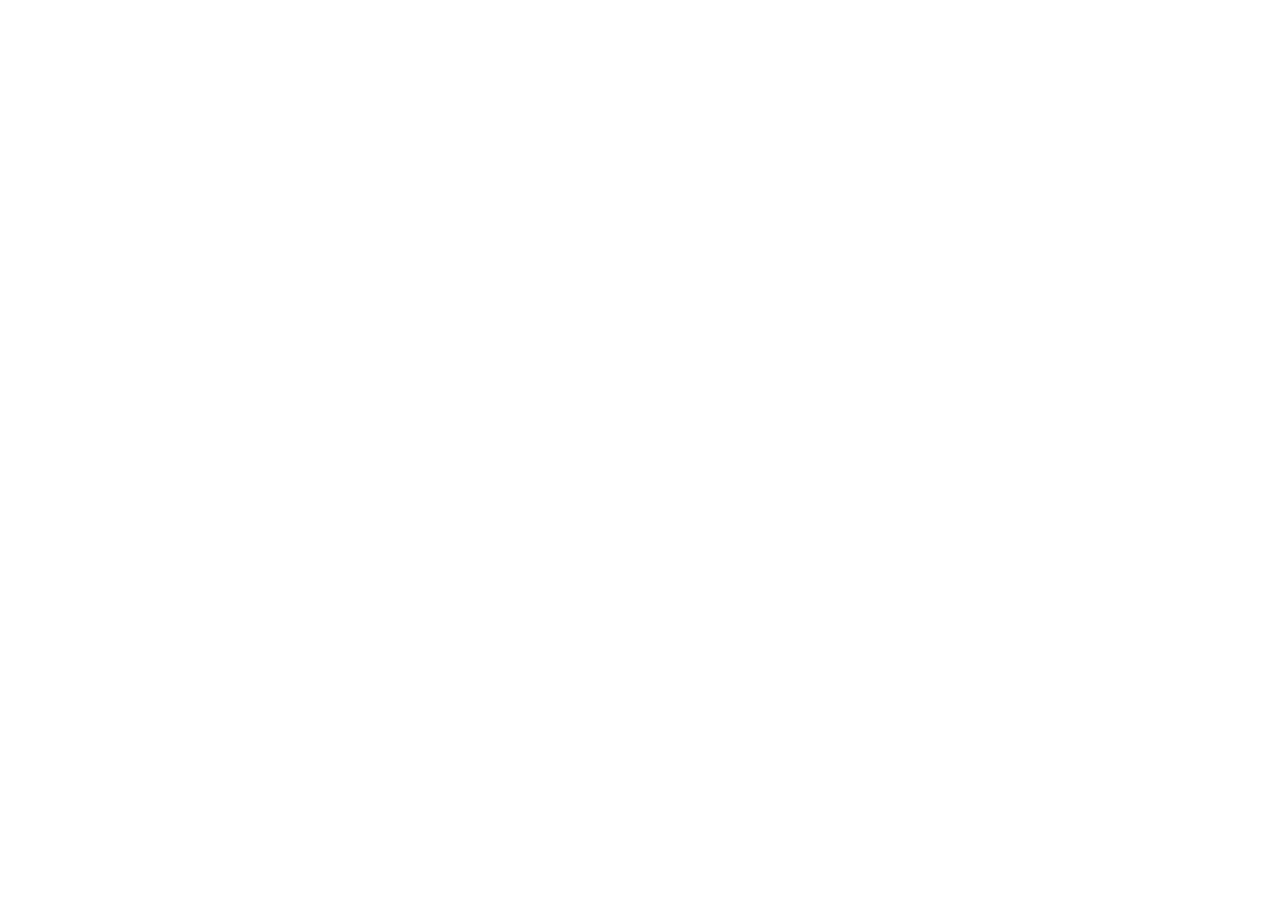
==== host.html @ 59a0b64c "Add files via upload" ====
<!DOCTYPE html>
<html lang="en" data-page="host">
<head>
  <meta charset="utf-8">
  <meta name="viewport" content="width=device-width, initial-scale=1, viewport-fit=cover">
  <meta http-equiv="Content-Security-Policy" content="default-src 'self'; script-src 'self'; style-src 'self' 'unsafe-inline' https://fonts.googleapis.com; font-src 'self' https://fonts.gstatic.com; img-src 'self' data:; connect-src https://script.google.com https://script.googleusercontent.com; base-uri 'none'; form-action 'none'; object-src 'none'">
  <meta name="referrer" content="strict-origin-when-cross-origin">
  <meta name="robots" content="noindex">
  <title>AKTIVO — Dashboard</title>
  <meta name="description" content="Create, present and review your AKTIVO sessions.">
  <meta name="theme-color" content="#0e9f8e">
  <meta property="og:title" content="AKTIVO — Dashboard">
  <meta property="og:description" content="Create, present and review your AKTIVO sessions.">
  <link rel="icon" type="image/png" href="assets/img/logo.png">
  <link rel="apple-touch-icon" href="assets/img/logo.png">
  <script src="assets/js/theme.js"></script>
  <link rel="preconnect" href="https://fonts.googleapis.com">
  <link rel="preconnect" href="https://fonts.gstatic.com" crossorigin>
  <link rel="stylesheet" href="https://fonts.googleapis.com/css2?family=Bricolage+Grotesque:opsz,wght@12..96,600;12..96,700;12..96,800&family=Plus+Jakarta+Sans:wght@400;500;600;700;800&display=swap">
  <link rel="stylesheet" href="assets/css/aktivo.css">
  <link rel="stylesheet" href="assets/css/host.css">
</head>
<body>
  <!-- Login gate -->
  <div id="gate" class="center-screen" hidden>
    <div class="card gate-card">
      <div class="row" style="justify-content:space-between;margin-bottom:22px">
        <span class="brand"><img id="logo-gate" alt=""><span>AKTIVO</span></span>
        <span id="theme-gate"></span>
      </div>
      <h2 style="font-size:24px;margin-bottom:4px">Host dashboard</h2>
      <p class="muted small" style="margin-bottom:20px">Log in to manage your sessions.</p>
      <div id="gate-auth"></div>
      <div class="center" style="margin-top:16px"><a class="small" id="gate-home" href="#">&larr; Back to the home page</a></div>
    </div>
  </div>

  <!-- App -->
  <div id="app" hidden>
    <header class="topbar">
      <div class="container topbar-inner">
        <button class="brand" type="button" id="brand-home"><img id="logo-top" alt=""><span>AKTIVO</span><span class="brand-sub">Dashboard</span></button>
        <div class="grow"></div>
        <span id="theme-top"></span>
        <button class="user-btn" type="button" id="user-btn"><span class="avatar" id="avatar"></span><span class="uname ellipsis" id="uname" style="max-width:160px"></span></button>
      </div>
    </header>

    <main class="container dash-main">
      <!-- Sessions list -->
      <section id="view-list">
        <div class="list-head">
          <div>
            <h1 id="hello"></h1>
            <p class="muted">Create, present and review your interactive sessions.</p>
          </div>
          <div class="row wrap">
            <button class="btn btn-ghost" type="button" id="btn-import" hidden></button>
            <button class="btn btn-primary btn-lg" type="button" id="btn-new"></button>
          </div>
        </div>
        <div class="stat-row" id="list-stats"></div>
        <div class="list-tools">
          <div class="search" id="search-wrap"><input class="input" id="search" placeholder="Search sessions…" autocomplete="off"></div>
          <div class="seg" id="filter-seg">
            <button class="seg-btn active" type="button" data-f="all">All</button>
            <button class="seg-btn" type="button" data-f="active">Open</button>
            <button class="seg-btn" type="button" data-f="closed">Closed</button>
          </div>
        </div>
        <div class="session-grid" id="session-grid"></div>
      </section>

      <!-- Session editor -->
      <section id="view-editor" hidden>
        <div class="ed-head">
          <button class="icon-btn lg" type="button" id="btn-back" title="All sessions" aria-label="All sessions"></button>
          <div class="ed-title">
            <h1 id="ed-name"></h1>
            <div class="ed-sub" id="ed-sub"></div>
          </div>
          <div class="ed-actions" id="ed-actions"></div>
        </div>
        <div class="tabs ed-tabs" id="ed-tabs">
          <button class="tab active" type="button" data-tab="slides"></button>
          <button class="tab" type="button" data-tab="participants"></button>
          <button class="tab" type="button" data-tab="settings"></button>
          <button class="tab" type="button" data-tab="report"></button>
        </div>

        <div id="tab-slides" class="ed-grid">
          <aside class="card slide-list-card">
            <button class="btn btn-primary btn-block" type="button" id="btn-add-slide"></button>
            <div class="slide-list" id="slide-list"></div>
          </aside>
          <div class="card slide-form-card" id="slide-form"></div>
        </div>
        <div id="tab-participants" hidden></div>
        <div id="tab-settings" hidden></div>
        <div id="tab-report" hidden></div>
      </section>
    </main>
  </div>

  <div class="ak-toasts" id="ak-toasts" aria-live="polite"></div>

  <script src="config.js"></script>
  <script src="assets/js/api.js"></script>
  <script src="assets/js/qr.js"></script>
  <script src="assets/js/common.js"></script>
  <script src="assets/js/host.js"></script>
</body>
</html>
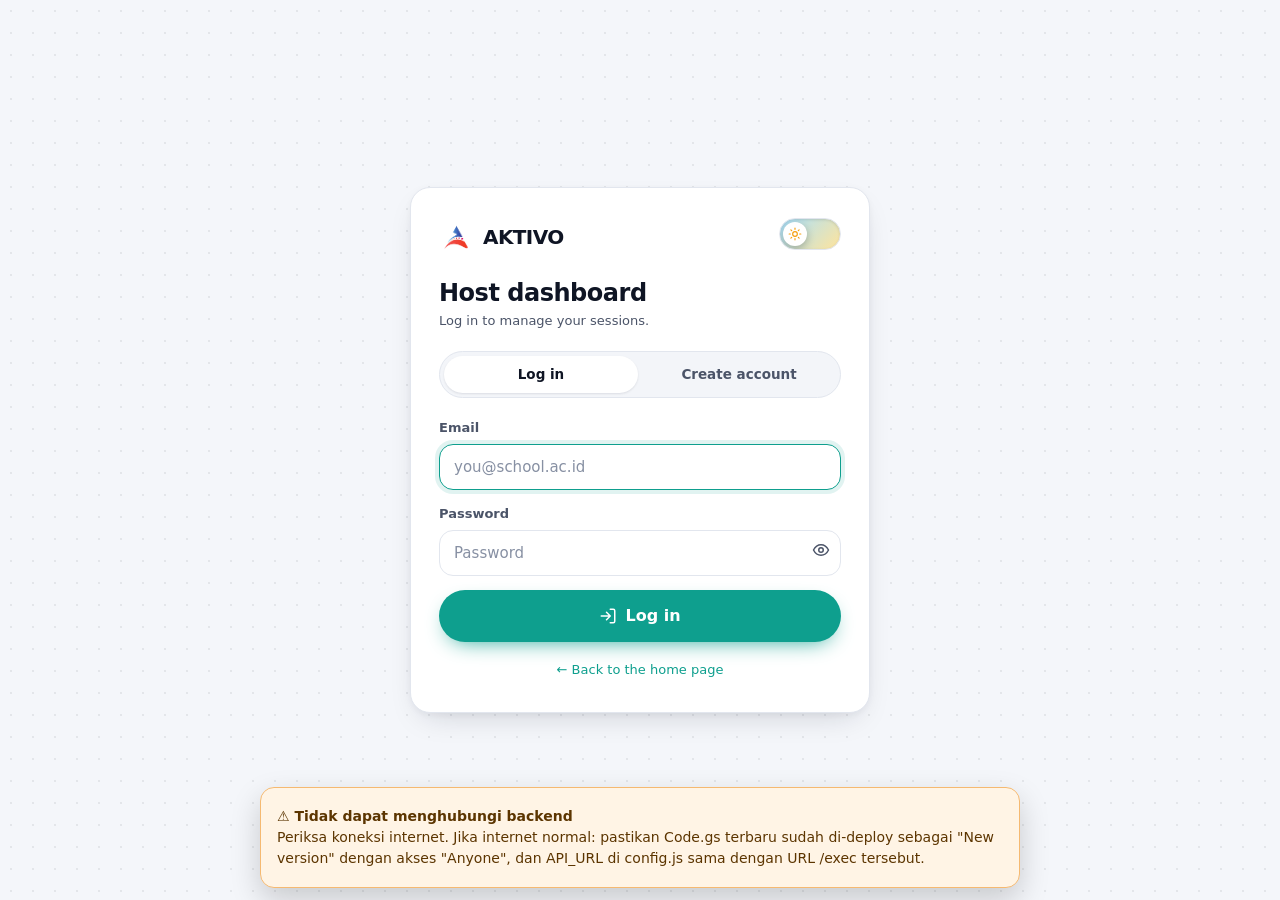
==== commit ce745fa6: "Add files via upload" ====
--- a/host.html
+++ b/host.html
@@ -11,14 +11,14 @@
   <meta name="theme-color" content="#0e9f8e">
   <meta property="og:title" content="AKTIVO — Dashboard">
   <meta property="og:description" content="Create, present and review your AKTIVO sessions.">
-  <link rel="icon" type="image/png" href="assets/img/logo.png">
-  <link rel="apple-touch-icon" href="assets/img/logo.png">
-  <script src="assets/js/theme.js"></script>
+  <link rel="icon" type="image/png" href="logo.png">
+  <link rel="apple-touch-icon" href="logo.png">
+  <script src="theme.js"></script>
   <link rel="preconnect" href="https://fonts.googleapis.com">
   <link rel="preconnect" href="https://fonts.gstatic.com" crossorigin>
   <link rel="stylesheet" href="https://fonts.googleapis.com/css2?family=Bricolage+Grotesque:opsz,wght@12..96,600;12..96,700;12..96,800&family=Plus+Jakarta+Sans:wght@400;500;600;700;800&display=swap">
-  <link rel="stylesheet" href="assets/css/aktivo.css">
-  <link rel="stylesheet" href="assets/css/host.css">
+  <link rel="stylesheet" href="aktivo.css">
+  <link rel="stylesheet" href="host.css">
 </head>
 <body>
   <!-- Login gate -->
@@ -105,9 +105,9 @@
   <div class="ak-toasts" id="ak-toasts" aria-live="polite"></div>
 
   <script src="config.js"></script>
-  <script src="assets/js/api.js"></script>
-  <script src="assets/js/qr.js"></script>
-  <script src="assets/js/common.js"></script>
-  <script src="assets/js/host.js"></script>
+  <script src="api.js"></script>
+  <script src="qr.js"></script>
+  <script src="common.js"></script>
+  <script src="host.js"></script>
 </body>
 </html>
--- a/aktivo.css
+++ b/aktivo.css
@@ -0,0 +1,435 @@
+  /* =====================================================================
+     AKTIVO design system — tokens, base, components, results, motion
+     ===================================================================== */
+  :root {
+    --font: 'Plus Jakarta Sans', system-ui, -apple-system, 'Segoe UI', Roboto, sans-serif;
+    --font-display: 'Bricolage Grotesque', 'Plus Jakarta Sans', system-ui, sans-serif;
+    --r-sm: 10px; --r-md: 14px; --r-lg: 20px; --r-xl: 28px; --r-full: 999px;
+    --ease: cubic-bezier(.2, .8, .2, 1);
+    --spring: cubic-bezier(.34, 1.56, .64, 1);
+    --c1: #0e9f8e; --c2: #7c5cff; --c3: #ff6b5b; --c4: #f5a524; --c5: #2b9bf4;
+    --c6: #ec4899; --c7: #22c55e; --c8: #64748b; --c9: #a855f7; --c10: #14b8a6;
+  }
+  :root, [data-theme="light"] {
+    --bg: #f4f6fa; --bg-2: #eaedf4;
+    --surface: #ffffff; --surface-2: #f3f5f9; --surface-3: #e7eaf1;
+    --border: #e2e6ee; --border-strong: #cdd3df;
+    --text: #0f1524; --text-2: #4b5468; --text-3: #8790a3;
+    --primary: #0e9f8e; --primary-strong: #0a8174; --primary-soft: rgba(14, 159, 142, .12); --on-primary: #ffffff;
+    --accent: #7c5cff;
+    --danger: #e5484d; --danger-soft: rgba(229, 72, 77, .11);
+    --warning: #d97b00; --warning-soft: rgba(224, 138, 0, .13);
+    --success: #18a058; --success-soft: rgba(24, 160, 88, .12);
+    --shadow-sm: 0 1px 2px rgba(16, 24, 40, .05), 0 1px 3px rgba(16, 24, 40, .05);
+    --shadow: 0 12px 32px -14px rgba(16, 24, 40, .22), 0 2px 6px rgba(16, 24, 40, .04);
+    --shadow-lg: 0 34px 70px -24px rgba(16, 24, 40, .34);
+    --dot: rgba(15, 21, 36, .075);
+    --glass: rgba(255, 255, 255, .74);
+    --hero-glow-1: rgba(14, 159, 142, .22); --hero-glow-2: rgba(124, 92, 255, .18);
+    color-scheme: light;
+  }
+  [data-theme="dark"] {
+    --bg: #090d15; --bg-2: #0e131e;
+    --surface: #121925; --surface-2: #182131; --surface-3: #212b3e;
+    --border: #222c3f; --border-strong: #334059;
+    --text: #edf1f9; --text-2: #a8b1c4; --text-3: #6c778e;
+    --primary: #2fd3bd; --primary-strong: #63e6d4; --primary-soft: rgba(47, 211, 189, .13); --on-primary: #04211d;
+    --accent: #9b85ff;
+    --danger: #ff6369; --danger-soft: rgba(255, 99, 105, .13);
+    --warning: #ffb224; --warning-soft: rgba(255, 178, 36, .13);
+    --success: #3dd68c; --success-soft: rgba(61, 214, 140, .13);
+    --shadow-sm: 0 1px 2px rgba(0, 0, 0, .4);
+    --shadow: 0 14px 34px -14px rgba(0, 0, 0, .6);
+    --shadow-lg: 0 34px 80px -24px rgba(0, 0, 0, .75);
+    --dot: rgba(255, 255, 255, .055);
+    --glass: rgba(14, 19, 30, .74);
+    --hero-glow-1: rgba(47, 211, 189, .16); --hero-glow-2: rgba(155, 133, 255, .16);
+    color-scheme: dark;
+  }
+
+  /* ---------- Base ---------- */
+  *, *::before, *::after { box-sizing: border-box; }
+  html { -webkit-text-size-adjust: 100%; }
+  body {
+    margin: 0; min-height: 100vh; font-family: var(--font); font-size: 15px; line-height: 1.55; color: var(--text);
+    background-color: var(--bg);
+    background-image: radial-gradient(var(--dot) 1px, transparent 1.3px);
+    background-size: 22px 22px;
+    -webkit-font-smoothing: antialiased; -moz-osx-font-smoothing: grayscale;
+    transition: background-color .35s var(--ease), color .35s var(--ease);
+  }
+  h1, h2, h3, h4 { font-family: var(--font-display); letter-spacing: -.02em; line-height: 1.15; margin: 0; font-weight: 700; }
+  p { margin: 0; }
+  a { color: var(--primary); text-decoration: none; }
+  button, input, select, textarea { font: inherit; color: inherit; }
+  img { max-width: 100%; display: block; }
+  [hidden], .hidden { display: none !important; }
+  ::selection { background: var(--primary-soft); }
+  :focus-visible { outline: 2.5px solid var(--primary); outline-offset: 2px; }
+  .container { width: 100%; max-width: 1180px; margin: 0 auto; padding: 0 20px; }
+  .muted { color: var(--text-2); } .faint { color: var(--text-3); }
+  .small { font-size: 13px; } .tiny { font-size: 12px; }
+  .row { display: flex; align-items: center; gap: 10px; } .wrap { flex-wrap: wrap; }
+  .grow { flex: 1; min-width: 0; } .stack { display: flex; flex-direction: column; gap: 12px; }
+  .center { text-align: center; } .mt-0 { margin-top: 0; }
+  .ic { flex-shrink: 0; display: inline-block; vertical-align: middle; }
+  .num { font-variant-numeric: tabular-nums; }
+  .ellipsis { overflow: hidden; text-overflow: ellipsis; white-space: nowrap; }
+
+  /* ---------- Surfaces ---------- */
+  .card { background: var(--surface); border: 1px solid var(--border); border-radius: var(--r-lg); box-shadow: var(--shadow-sm); transition: background-color .35s, border-color .35s; }
+  .card-pad { padding: 24px; }
+  .glass { background: var(--glass); backdrop-filter: saturate(1.6) blur(18px); -webkit-backdrop-filter: saturate(1.6) blur(18px); }
+  .divider { height: 1px; background: var(--border); margin: 18px 0; border: 0; }
+
+  /* ---------- Top bar & brand ---------- */
+  .topbar { position: sticky; top: 0; z-index: 60; background: var(--glass); backdrop-filter: saturate(1.6) blur(18px); -webkit-backdrop-filter: saturate(1.6) blur(18px); border-bottom: 1px solid var(--border); }
+  .topbar-inner { height: 64px; display: flex; align-items: center; gap: 14px; }
+  .brand { display: inline-flex; align-items: center; gap: 10px; font-family: var(--font-display); font-weight: 800; font-size: 20px; color: var(--text); letter-spacing: -.03em; background: none; border: 0; padding: 0; cursor: pointer; }
+  .brand img { width: 34px; height: 34px; border-radius: 10px; object-fit: contain; }
+  .brand .brand-sub { font-family: var(--font); font-size: 12px; font-weight: 600; color: var(--text-3); letter-spacing: 0; }
+
+  /* ---------- Buttons ---------- */
+  .btn {
+    --h: 42px; display: inline-flex; align-items: center; justify-content: center; gap: 8px; height: var(--h); padding: 0 18px;
+    border-radius: var(--r-full); border: 1px solid transparent; font-weight: 650; font-size: 14px; cursor: pointer; white-space: nowrap;
+    text-decoration: none; user-select: none; -webkit-tap-highlight-color: transparent; position: relative;
+    transition: transform .15s var(--ease), background-color .2s, border-color .2s, color .2s, box-shadow .2s, opacity .2s;
+  }
+  .btn:active:not(:disabled) { transform: scale(.97); }
+  .btn:disabled, .btn[aria-disabled="true"] { opacity: .5; cursor: not-allowed; }
+  .btn-sm { --h: 34px; padding: 0 13px; font-size: 13px; gap: 6px; }
+  .btn-lg { --h: 52px; padding: 0 26px; font-size: 16px; }
+  .btn-xl { --h: 60px; padding: 0 30px; font-size: 17px; }
+  .btn-block { width: 100%; }
+  .btn-primary { background: var(--primary); color: var(--on-primary); box-shadow: 0 8px 22px -10px var(--primary); }
+  .btn-primary:hover:not(:disabled) { background: var(--primary-strong); box-shadow: 0 10px 26px -10px var(--primary); }
+  .btn-secondary { background: var(--surface); border-color: var(--border-strong); color: var(--text); }
+  .btn-secondary:hover:not(:disabled) { border-color: var(--primary); color: var(--primary); }
+  .btn-ghost { background: transparent; color: var(--text-2); }
+  .btn-ghost:hover:not(:disabled) { background: var(--surface-2); color: var(--text); }
+  .btn-soft { background: var(--primary-soft); color: var(--primary); }
+  .btn-soft:hover:not(:disabled) { background: var(--primary); color: var(--on-primary); }
+  .btn-danger { background: var(--danger-soft); color: var(--danger); }
+  .btn-danger:hover:not(:disabled) { background: var(--danger); color: #fff; }
+  .btn-solid-danger { background: var(--danger); color: #fff; }
+  .btn-solid-danger:hover:not(:disabled) { filter: brightness(.95); }
+  .icon-btn {
+    width: 38px; height: 38px; padding: 0; border-radius: 12px; display: inline-grid; place-items: center;
+    border: 1px solid transparent; background: transparent; color: var(--text-2); cursor: pointer; position: relative;
+    transition: background-color .2s, color .2s, transform .15s;
+  }
+  .icon-btn:hover:not(:disabled) { background: var(--surface-2); color: var(--text); }
+  .icon-btn:active:not(:disabled) { transform: scale(.94); }
+  .icon-btn:disabled { opacity: .4; cursor: not-allowed; }
+  .icon-btn.sm { width: 32px; height: 32px; border-radius: 10px; }
+  .icon-btn.lg { width: 46px; height: 46px; border-radius: 14px; }
+  .icon-btn.active { background: var(--primary-soft); color: var(--primary); }
+  .icon-btn.danger:hover:not(:disabled) { background: var(--danger-soft); color: var(--danger); }
+  .spinner { width: 16px; height: 16px; border: 2px solid currentColor; border-right-color: transparent; border-radius: 50%; animation: ak-spin .7s linear infinite; }
+
+  /* ---------- Forms ---------- */
+  .field { display: flex; flex-direction: column; gap: 6px; margin-bottom: 14px; }
+  .field > label, .label { font-size: 13px; font-weight: 650; color: var(--text-2); }
+  .label .opt { font-weight: 500; color: var(--text-3); }
+  .input, .select, .textarea {
+    width: 100%; height: 46px; padding: 0 14px; border-radius: var(--r-md); border: 1.5px solid var(--border);
+    background: var(--surface); color: var(--text); font-size: 15px; outline: none;
+    transition: border-color .2s, box-shadow .2s, background-color .35s;
+  }
+  .textarea { height: auto; padding: 12px 14px; resize: vertical; line-height: 1.5; min-height: 92px; }
+  .select {
+    appearance: none; -webkit-appearance: none; cursor: pointer; padding-right: 40px;
+    background-image: url("data:image/svg+xml,%3Csvg xmlns='http://www.w3.org/2000/svg' width='16' height='16' viewBox='0 0 24 24' fill='none' stroke='%238790a3' stroke-width='2.4' stroke-linecap='round' stroke-linejoin='round'%3E%3Cpath d='m6 9 6 6 6-6'/%3E%3C/svg%3E");
+    background-repeat: no-repeat; background-position: right 13px center;
+  }
+  .input:hover, .select:hover, .textarea:hover { border-color: var(--border-strong); }
+  .input:focus, .select:focus, .textarea:focus { border-color: var(--primary); box-shadow: 0 0 0 4px var(--primary-soft); }
+  .input::placeholder, .textarea::placeholder { color: var(--text-3); }
+  .input:disabled, .select:disabled, .textarea:disabled { opacity: .6; cursor: not-allowed; }
+  .input-lg { height: 54px; font-size: 16px; }
+  .input-code { height: 62px; font-size: 26px; font-weight: 800; letter-spacing: .14em; text-align: center; font-family: var(--font-display); }
+  .input-wrap { position: relative; }
+  .input-wrap .input { padding-right: 48px; }
+  .input-wrap .icon-btn { position: absolute; right: 4px; top: 4px; }
+  .field-error { color: var(--danger); font-size: 13px; min-height: 18px; font-weight: 500; }
+  .field-error:empty { min-height: 0; }
+  .hint { font-size: 12.5px; color: var(--text-3); }
+  .counter { font-size: 12px; color: var(--text-3); font-variant-numeric: tabular-nums; }
+  .grid-2 { display: grid; grid-template-columns: 1fr 1fr; gap: 0 14px; }
+  @media (max-width: 640px) { .grid-2 { grid-template-columns: 1fr; } }
+
+  /* Toggle switch */
+  .switch { position: relative; display: inline-flex; align-items: center; gap: 12px; cursor: pointer; user-select: none; }
+  .switch input { position: absolute; opacity: 0; width: 1px; height: 1px; }
+  .switch .track { flex-shrink: 0; width: 44px; height: 26px; border-radius: 99px; background: var(--surface-3); border: 1px solid var(--border-strong); position: relative; transition: background .25s, border-color .25s; }
+  .switch .track::after { content: ''; position: absolute; top: 2px; left: 2px; width: 20px; height: 20px; border-radius: 50%; background: #fff; box-shadow: 0 2px 6px rgba(0, 0, 0, .22); transition: transform .3s var(--spring); }
+  .switch input:checked + .track { background: var(--primary); border-color: var(--primary); }
+  .switch input:checked + .track::after { transform: translateX(18px); }
+  .switch input:focus-visible + .track { outline: 2.5px solid var(--primary); outline-offset: 2px; }
+  .switch input:disabled + .track { opacity: .5; }
+  .setting-row { display: flex; align-items: center; justify-content: space-between; gap: 16px; padding: 14px 0; border-bottom: 1px solid var(--border); }
+  .setting-row:last-child { border-bottom: 0; }
+  .setting-row .t { font-weight: 650; font-size: 14.5px; }
+  .setting-row .d { font-size: 13px; color: var(--text-2); margin-top: 2px; }
+
+  /* Theme slider (dark / light) */
+  .theme-switch { border: 0; background: none; padding: 0; cursor: pointer; display: inline-flex; -webkit-tap-highlight-color: transparent; }
+  .theme-switch .ts-track {
+    position: relative; display: block; width: 62px; height: 32px; border-radius: 99px; overflow: hidden;
+    background: linear-gradient(135deg, #a8e1ff 0%, #ffe49c 100%); border: 1px solid var(--border);
+    box-shadow: inset 0 1px 3px rgba(0, 0, 0, .12); transition: background .5s var(--ease);
+  }
+  [data-theme="dark"] .theme-switch .ts-track { background: linear-gradient(135deg, #1b2445 0%, #3b2d72 100%); }
+  .theme-switch .ts-star { position: absolute; width: 2px; height: 2px; background: #fff; border-radius: 50%; opacity: 0; transition: opacity .5s; }
+  .theme-switch .ts-star.s1 { top: 8px; left: 12px; } .theme-switch .ts-star.s2 { top: 18px; left: 20px; } .theme-switch .ts-star.s3 { top: 10px; left: 26px; width: 3px; height: 3px; }
+  [data-theme="dark"] .theme-switch .ts-star { opacity: .9; }
+  .theme-switch .ts-thumb {
+    position: absolute; top: 3px; left: 3px; width: 24px; height: 24px; border-radius: 50%; background: #fff;
+    display: grid; place-items: center; box-shadow: 0 3px 8px rgba(0, 0, 0, .25);
+    transition: transform .5s var(--spring), background .5s;
+  }
+  [data-theme="dark"] .theme-switch .ts-thumb { transform: translateX(30px); background: #0f1524; }
+  .theme-switch .ts-thumb .ic { position: absolute; transition: opacity .35s, transform .5s var(--ease); }
+  .theme-switch .ts-sun { color: #f59e0b; }
+  .theme-switch .ts-moon { color: #c7d2fe; opacity: 0; transform: rotate(-90deg) scale(.6); }
+  [data-theme="dark"] .theme-switch .ts-sun { opacity: 0; transform: rotate(90deg) scale(.6); }
+  [data-theme="dark"] .theme-switch .ts-moon { opacity: 1; transform: none; }
+
+  /* Segmented control & tabs */
+  .seg { display: inline-flex; gap: 4px; padding: 4px; border-radius: var(--r-full); background: var(--surface-2); border: 1px solid var(--border); }
+  .seg-btn { border: 0; background: transparent; padding: 8px 16px; border-radius: var(--r-full); font-weight: 650; font-size: 13.5px; color: var(--text-2); cursor: pointer; transition: background .2s, color .2s, box-shadow .2s; white-space: nowrap; display: inline-flex; align-items: center; gap: 6px; }
+  .seg-btn:hover { color: var(--text); }
+  .seg-btn.active { background: var(--surface); color: var(--text); box-shadow: var(--shadow-sm); }
+  .seg.block { display: flex; } .seg.block .seg-btn { flex: 1; justify-content: center; }
+  .tabs { display: flex; gap: 4px; border-bottom: 1px solid var(--border); overflow-x: auto; scrollbar-width: none; }
+  .tabs::-webkit-scrollbar { display: none; }
+  .tab { position: relative; border: 0; background: none; padding: 12px 14px; font-weight: 650; font-size: 14px; color: var(--text-2); cursor: pointer; white-space: nowrap; display: inline-flex; align-items: center; gap: 8px; }
+  .tab::after { content: ''; position: absolute; left: 10px; right: 10px; bottom: -1px; height: 2.5px; border-radius: 2px; background: var(--primary); transform: scaleX(0); transition: transform .3s var(--ease); }
+  .tab:hover { color: var(--text); }
+  .tab.active { color: var(--text); }
+  .tab.active::after { transform: scaleX(1); }
+  .tab .count { font-size: 11.5px; padding: 1px 7px; border-radius: 99px; background: var(--surface-3); color: var(--text-2); }
+
+  /* Badges & pills */
+  .badge { display: inline-flex; align-items: center; gap: 6px; height: 24px; padding: 0 10px; border-radius: 99px; font-size: 12px; font-weight: 650; background: var(--surface-2); color: var(--text-2); white-space: nowrap; }
+  .badge-primary { background: var(--primary-soft); color: var(--primary); }
+  .badge-success { background: var(--success-soft); color: var(--success); }
+  .badge-warning { background: var(--warning-soft); color: var(--warning); }
+  .badge-danger { background: var(--danger-soft); color: var(--danger); }
+  .live-dot { width: 8px; height: 8px; border-radius: 50%; background: var(--success); flex-shrink: 0; animation: ak-pulse 1.8s infinite; }
+  .type-pill {
+    display: inline-flex; align-items: center; gap: 6px; padding: 5px 12px 5px 9px; border-radius: 99px; font-size: 12px; font-weight: 700;
+    letter-spacing: .02em; color: var(--tc, var(--primary)); background: var(--surface-2);
+    background: color-mix(in srgb, var(--tc, var(--primary)) 14%, transparent);
+  }
+  .code-chip { display: inline-flex; align-items: center; gap: 8px; padding: 6px 12px; border-radius: 12px; background: var(--surface-2); border: 1px dashed var(--border-strong); font-family: var(--font-display); font-weight: 800; letter-spacing: .1em; font-size: 15px; }
+  .kbd { display: inline-block; min-width: 22px; padding: 2px 6px; border-radius: 6px; border: 1px solid var(--border-strong); border-bottom-width: 2px; background: var(--surface); font-size: 12px; font-weight: 700; text-align: center; font-family: var(--font); }
+
+  /* Empty / loading */
+  .empty { text-align: center; color: var(--text-2); padding: 48px 20px; }
+  .empty .empty-ic { width: 64px; height: 64px; margin: 0 auto 14px; border-radius: 20px; display: grid; place-items: center; background: var(--primary-soft); color: var(--primary); }
+  .empty h3 { font-size: 19px; color: var(--text); margin-bottom: 6px; }
+  .skeleton { background: linear-gradient(90deg, var(--surface-2) 25%, var(--surface-3) 50%, var(--surface-2) 75%); background-size: 200% 100%; animation: ak-shimmer 1.4s infinite linear; border-radius: 12px; }
+  .dots::after { content: ''; display: inline-block; width: 1.2em; text-align: left; animation: ak-dots 1.4s steps(4) infinite; }
+
+  /* Table */
+  .table-wrap { overflow-x: auto; border: 1px solid var(--border); border-radius: var(--r-md); }
+  .table { width: 100%; border-collapse: collapse; font-size: 13.5px; }
+  .table th, .table td { text-align: left; padding: 11px 14px; border-bottom: 1px solid var(--border); white-space: nowrap; }
+  .table th { font-size: 11.5px; text-transform: uppercase; letter-spacing: .05em; color: var(--text-3); font-weight: 700; background: var(--surface-2); }
+  .table tr:last-child td { border-bottom: 0; }
+  .table tr.removed td { opacity: .5; }
+
+  /* ---------- Modal & dialog ---------- */
+  .ak-modal-backdrop { position: fixed; inset: 0; z-index: 1000; display: flex; align-items: center; justify-content: center; padding: 18px; background: rgba(15, 23, 42, .38); backdrop-filter: blur(8px) saturate(1.2); -webkit-backdrop-filter: blur(8px) saturate(1.2); animation: ak-fade .2s ease-out; }
+  [data-theme="dark"] .ak-modal-backdrop { background: rgba(2, 6, 14, .6); }
+  .ak-modal-backdrop.closing { animation: ak-fade-out .18s ease-in forwards; }
+  .ak-modal-backdrop.closing .ak-modal { animation: ak-pop-out .18s ease-in forwards; }
+  .ak-modal { position: relative; width: 100%; max-width: 440px; max-height: calc(100vh - 36px); overflow: auto; background: var(--surface); color: var(--text); border: 1px solid var(--border); border-radius: var(--r-xl); box-shadow: var(--shadow-lg); padding: 26px; animation: ak-pop .3s var(--spring); }
+  .ak-modal.lg { max-width: 620px; } .ak-modal.xl { max-width: 880px; }
+  .ak-modal .ak-modal-x { position: absolute; top: 14px; right: 14px; }
+  .ak-modal h3 { font-size: 21px; margin: 0 34px 8px 0; }
+  .ak-modal .ak-modal-msg { color: var(--text-2); white-space: pre-line; font-size: 14.5px; line-height: 1.6; }
+  .ak-modal-actions { display: flex; gap: 10px; justify-content: flex-end; flex-wrap: wrap; margin-top: 22px; }
+  .ak-modal .ak-modal-icon { width: 52px; height: 52px; border-radius: 16px; display: grid; place-items: center; margin-bottom: 14px; background: var(--primary-soft); color: var(--primary); }
+  .ak-modal .ak-modal-icon.danger { background: var(--danger-soft); color: var(--danger); }
+  .ak-modal .ak-modal-icon.success { background: var(--success-soft); color: var(--success); }
+  .ak-modal .ak-modal-icon.warning { background: var(--warning-soft); color: var(--warning); }
+  /* Compact centred dialog for alerts & confirmations */
+  .ak-modal.dialog { max-width: 400px; padding: 34px 28px 24px; text-align: center; overflow: hidden; }
+  .ak-modal.dialog::before { content: ''; position: absolute; left: 0; right: 0; top: 0; height: 5px; background: linear-gradient(90deg, var(--c1), var(--c2)); }
+  .ak-modal.dialog.tone-danger::before { background: linear-gradient(90deg, var(--danger), #ff9f6b); }
+  .ak-modal.dialog.tone-success::before { background: linear-gradient(90deg, var(--success), var(--c1)); }
+  .ak-modal.dialog.tone-warning::before { background: linear-gradient(90deg, var(--warning), #ffd36b); }
+  .ak-modal.dialog .ak-modal-icon { width: 68px; height: 68px; border-radius: 22px; margin: 0 auto 18px; position: relative; animation: ak-pop .45s var(--spring) .05s both; }
+  .ak-modal.dialog .ak-modal-icon::after { content: ''; position: absolute; inset: -7px; border-radius: 27px; border: 2px solid currentColor; opacity: .14; }
+  .ak-modal.dialog h3 { margin: 0 0 8px; font-size: 22px; }
+  .ak-modal.dialog .ak-modal-actions { justify-content: center; margin-top: 24px; }
+  .ak-modal.dialog .ak-modal-actions .btn { flex: 1; min-width: 120px; }
+  .ak-modal.dialog .ak-modal-x { top: 12px; right: 12px; }
+
+  /* ---------- Toast notifications (light cards, colour-coded) ---------- */
+  .ak-toasts { position: fixed; top: 84px; right: 18px; z-index: 1100; display: flex; flex-direction: column; gap: 10px; align-items: flex-end; pointer-events: none; width: min(380px, calc(100vw - 32px)); }
+  @media (max-width: 600px) { .ak-toasts { right: 50%; transform: translateX(50%); top: 72px; } }
+  .ak-toast {
+    --tc: var(--c5); --tsoft: rgba(43, 155, 244, .13);
+    position: relative; overflow: hidden; width: 100%; pointer-events: auto;
+    display: flex; align-items: flex-start; gap: 12px; padding: 14px 14px 16px;
+    border-radius: 18px; background: var(--surface); color: var(--text);
+    border: 1px solid var(--border); border-left: 4px solid var(--tc);
+    box-shadow: var(--shadow-lg); animation: ak-toast-in .4s var(--spring);
+  }
+  .ak-toast.success { --tc: var(--success); --tsoft: var(--success-soft); }
+  .ak-toast.error { --tc: var(--danger); --tsoft: var(--danger-soft); }
+  .ak-toast.warning { --tc: var(--warning); --tsoft: var(--warning-soft); }
+  .ak-toast .t-ic { flex-shrink: 0; width: 34px; height: 34px; border-radius: 11px; display: grid; place-items: center; background: var(--tsoft); color: var(--tc); }
+  .ak-toast .t-body { flex: 1; min-width: 0; padding-top: 1px; }
+  .ak-toast .t-title { font-weight: 750; font-size: 14px; line-height: 1.3; }
+  .ak-toast .t-msg { font-size: 13.5px; color: var(--text-2); line-height: 1.45; margin-top: 2px; word-break: break-word; }
+  .ak-toast .t-x { flex-shrink: 0; width: 26px; height: 26px; border: 0; border-radius: 8px; background: transparent; color: var(--text-3); cursor: pointer; display: grid; place-items: center; margin: -2px -2px 0 0; }
+  .ak-toast .t-x:hover { background: var(--surface-2); color: var(--text); }
+  .ak-toast .t-bar { position: absolute; left: 0; bottom: 0; height: 3px; width: 100%; background: var(--tc); opacity: .55; transform-origin: left; animation: ak-toast-bar linear forwards; }
+  .ak-toast:hover .t-bar { animation-play-state: paused; }
+  .ak-toast.out { animation: ak-toast-out .28s ease-in forwards; }
+
+  /* ---------- Auth panel ---------- */
+  .auth { width: 100%; }
+  .auth .seg { margin-bottom: 20px; }
+  .auth-pane { animation: ak-fade-up .3s var(--ease); }
+  .strength { display: flex; gap: 4px; margin-top: 6px; }
+  .strength i { flex: 1; height: 4px; border-radius: 4px; background: var(--surface-3); transition: background .3s; }
+  .strength[data-s="1"] i:nth-child(-n+1) { background: var(--danger); }
+  .strength[data-s="2"] i:nth-child(-n+2) { background: var(--warning); }
+  .strength[data-s="3"] i:nth-child(-n+3) { background: var(--c5); }
+  .strength[data-s="4"] i { background: var(--success); }
+  .check-row { display: flex; gap: 10px; align-items: flex-start; font-size: 13px; color: var(--text-2); margin: 4px 0 16px; cursor: pointer; }
+  .check-row input { margin-top: 3px; accent-color: var(--primary); width: 16px; height: 16px; flex-shrink: 0; }
+  .auth-success { text-align: center; padding: 10px 0; }
+
+  /* ---------- Results: horizontal bars ---------- */
+  .bars { display: flex; flex-direction: column; gap: 14px; }
+  .bar-head { display: flex; justify-content: space-between; gap: 12px; font-size: 14px; margin-bottom: 7px; font-weight: 600; }
+  .bar-count { color: var(--text-2); white-space: nowrap; font-variant-numeric: tabular-nums; font-weight: 600; }
+  .bar-track { background: var(--surface-3); border-radius: 99px; height: 12px; overflow: hidden; }
+  .bar-fill { height: 100%; width: 0; border-radius: 99px; transition: width .8s var(--ease), background .3s, opacity .3s; }
+  .bars.bars-lg { gap: 22px; } .bars.bars-lg .bar-head { font-size: 20px; } .bars.bars-lg .bar-track { height: 22px; }
+  .bar-row.is-correct .bar-fill { background: var(--success) !important; }
+  .bar-row.is-correct .bar-head { color: var(--success); }
+  .bar-row.is-wrong { opacity: .5; }
+
+  /* Vertical columns (presenter) */
+  .cols { display: flex; align-items: flex-end; justify-content: center; gap: clamp(10px, 3vw, 36px); height: 100%; min-height: 260px; padding-top: 10px; }
+  .col { flex: 1; max-width: 170px; min-width: 0; height: 100%; display: flex; flex-direction: column; align-items: center; justify-content: flex-end; transition: opacity .4s; }
+  .col-val { font-family: var(--font-display); font-weight: 800; font-size: clamp(20px, 2.6vw, 34px); margin-bottom: 8px; font-variant-numeric: tabular-nums; }
+  .col-val small { font-family: var(--font); font-size: .5em; font-weight: 600; color: var(--text-2); margin-left: 4px; }
+  .col-bar-wrap { width: 100%; flex: 1; display: flex; align-items: flex-end; }
+  .col-bar { width: 100%; height: 0; min-height: 6px; border-radius: 14px 14px 6px 6px; transition: height .9s var(--ease), background .3s; position: relative; }
+  .col-label { margin-top: 12px; font-weight: 650; font-size: clamp(13px, 1.5vw, 18px); text-align: center; line-height: 1.3; word-break: break-word; max-height: 4em; overflow: hidden; display: flex; align-items: flex-start; gap: 6px; justify-content: center; }
+  .col.is-wrong { opacity: .35; }
+  .col.is-correct .col-bar { background: var(--success) !important; box-shadow: 0 0 0 4px var(--success-soft); }
+  .col.is-correct .col-label { color: var(--success); }
+
+  /* Word cloud */
+  .cloud { display: flex; flex-wrap: wrap; gap: 6px 20px; justify-content: center; align-items: center; padding: 10px 0; }
+  .cloud-word { font-family: var(--font-display); font-weight: 800; line-height: 1.1; letter-spacing: -.02em; transition: font-size .6s var(--ease); }
+  .cloud-word.pop { animation: ak-pop-word .7s var(--spring); }
+
+  /* Scales */
+  .scales { display: flex; flex-direction: column; gap: 22px; }
+  .scale-row .scale-label { display: flex; justify-content: space-between; gap: 12px; font-weight: 650; margin-bottom: 10px; }
+  .scale-row .scale-avg { font-family: var(--font-display); font-weight: 800; color: var(--sc, var(--primary)); white-space: nowrap; }
+  .scale-line { position: relative; height: 10px; border-radius: 99px; background: var(--surface-3); }
+  .scale-fill { position: absolute; left: 0; top: 0; bottom: 0; border-radius: 99px; background: var(--sc, var(--primary)); opacity: .3; transition: width .8s var(--ease); }
+  .scale-dot { position: absolute; top: 50%; width: 22px; height: 22px; border-radius: 50%; background: var(--sc, var(--primary)); border: 3px solid var(--surface); box-shadow: var(--shadow); transform: translate(-50%, -50%); transition: left .8s var(--ease); }
+  .scale-ends { display: flex; justify-content: space-between; font-size: 12px; color: var(--text-3); margin-top: 8px; }
+  .scales.lg .scale-row .scale-label { font-size: 20px; } .scales.lg .scale-line { height: 14px; } .scales.lg .scale-dot { width: 30px; height: 30px; } .scales.lg { gap: 30px; }
+
+  /* Ranking */
+  .rank-list { display: flex; flex-direction: column; gap: 12px; }
+  .rank-row { display: grid; grid-template-columns: 40px 1fr; gap: 14px; align-items: center; }
+  .rank-pos { width: 40px; height: 40px; border-radius: 12px; display: grid; place-items: center; font-family: var(--font-display); font-weight: 800; background: var(--surface-2); }
+  .rank-row:nth-child(1) .rank-pos { background: var(--c4); color: #fff; }
+  .rank-row:nth-child(2) .rank-pos { background: var(--c8); color: #fff; }
+  .rank-row:nth-child(3) .rank-pos { background: #c4793b; color: #fff; }
+  .rank-list.lg .rank-pos { width: 52px; height: 52px; font-size: 22px; } .rank-list.lg .rank-row { grid-template-columns: 52px 1fr; } .rank-list.lg .bar-head { font-size: 20px; }
+
+  /* Leaderboard */
+  .podium { display: flex; justify-content: center; align-items: flex-end; gap: 14px; margin: 10px auto 26px; max-width: 640px; }
+  .pod { flex: 1; text-align: center; display: flex; flex-direction: column; align-items: center; }
+  .pod-name { font-weight: 750; margin-bottom: 8px; font-size: clamp(13px, 1.6vw, 18px); max-width: 100%; overflow: hidden; text-overflow: ellipsis; white-space: nowrap; }
+  .pod-score { font-size: 13px; color: var(--text-2); margin-bottom: 8px; font-variant-numeric: tabular-nums; }
+  .pod-block { width: 100%; border-radius: 16px 16px 6px 6px; display: grid; place-items: start center; padding-top: 12px; font-family: var(--font-display); font-weight: 800; font-size: 30px; color: #fff; animation: ak-rise .9s var(--spring) both; }
+  .pod.p1 .pod-block { height: 150px; background: linear-gradient(180deg, #f8c33b, #e09a0c); animation-delay: .3s; }
+  .pod.p2 .pod-block { height: 110px; background: linear-gradient(180deg, #a3b1c6, #6e7f99); animation-delay: .15s; }
+  .pod.p3 .pod-block { height: 84px; background: linear-gradient(180deg, #e2a26b, #b86b2d); }
+  .lb-list { display: flex; flex-direction: column; gap: 8px; max-width: 640px; margin: 0 auto; }
+  .lb-row { display: flex; align-items: center; gap: 14px; padding: 11px 16px; border-radius: 14px; background: var(--surface-2); animation: ak-fade-up .4s var(--ease) both; }
+  .lb-row.me { outline: 2px solid var(--primary); background: var(--primary-soft); }
+  .lb-rank { width: 30px; font-family: var(--font-display); font-weight: 800; color: var(--text-2); }
+  .lb-name { flex: 1; font-weight: 650; min-width: 0; overflow: hidden; text-overflow: ellipsis; white-space: nowrap; }
+  .lb-score { font-weight: 800; font-variant-numeric: tabular-nums; }
+
+  /* Q&A */
+  .qa-list { display: flex; flex-direction: column; gap: 10px; }
+  .qa-item { display: flex; gap: 14px; align-items: center; padding: 14px 16px; border-radius: 16px; background: var(--surface-2); border: 1px solid transparent; animation: ak-fade-up .35s var(--ease) both; }
+  .qa-item.mine { border-color: var(--primary); border-style: dashed; }
+  .qa-item.answered { opacity: .6; }
+  .qa-item.pending { border-color: var(--warning); border-style: dashed; }
+  .qa-text { flex: 1; min-width: 0; word-break: break-word; line-height: 1.5; }
+  .qa-meta { font-size: 12px; color: var(--text-3); margin-top: 4px; display: flex; gap: 8px; align-items: center; flex-wrap: wrap; }
+  .vote-btn { flex-shrink: 0; display: flex; flex-direction: column; align-items: center; gap: 0; min-width: 52px; padding: 7px 8px; border-radius: 12px; border: 1.5px solid var(--border-strong); background: var(--surface); color: var(--text-2); cursor: pointer; font-weight: 750; font-variant-numeric: tabular-nums; transition: all .2s; }
+  .vote-btn:hover:not(:disabled) { border-color: var(--primary); color: var(--primary); }
+  .vote-btn.voted { background: var(--primary); border-color: var(--primary); color: var(--on-primary); }
+  .vote-btn:disabled { cursor: default; }
+
+  /* Open-ended cards */
+  .cards-grid { columns: 3 260px; column-gap: 16px; }
+  .note { break-inside: avoid; margin-bottom: 16px; padding: 16px 18px; border-radius: 18px; background: var(--nc, var(--surface-2)); color: #13202a; box-shadow: var(--shadow-sm); animation: ak-pop .45s var(--spring) both; }
+  [data-theme="dark"] .note { background: color-mix(in srgb, var(--nc, #fff) 22%, var(--surface-2)); color: var(--text); }
+  .note-name { font-size: 11.5px; font-weight: 800; text-transform: uppercase; letter-spacing: .05em; opacity: .65; margin-bottom: 6px; }
+  .note-text { white-space: pre-wrap; word-break: break-word; line-height: 1.55; }
+
+  /* Countdown ring */
+  .ring { position: relative; display: inline-grid; place-items: center; }
+  .ring svg { transform: rotate(-90deg); }
+  .ring .ring-bg { stroke: var(--surface-3); }
+  .ring .ring-fg { stroke: var(--primary); transition: stroke-dashoffset .25s linear, stroke .3s; }
+  .ring.warn .ring-fg { stroke: var(--c4); } .ring.hot .ring-fg { stroke: var(--danger); }
+  .ring .ring-txt { position: absolute; font-family: var(--font-display); font-weight: 800; font-variant-numeric: tabular-nums; }
+
+  /* Floating reactions & confetti */
+  .rx-layer { position: fixed; right: 0; bottom: 0; width: 260px; height: 70vh; pointer-events: none; z-index: 900; overflow: hidden; }
+  .rx { position: absolute; bottom: -40px; font-size: 38px; animation: ak-float-up 3.2s var(--ease) forwards; filter: drop-shadow(0 6px 10px rgba(0, 0, 0, .18)); }
+  .confetti { position: fixed; top: -12px; width: 9px; height: 14px; border-radius: 2px; z-index: 1200; pointer-events: none; animation: ak-confetti linear forwards; }
+
+  /* QR */
+  .qr-box { background: #fff; padding: 14px; border-radius: 18px; display: inline-block; line-height: 0; }
+  .qr-box svg, .qr-mini svg { display: block; width: 100%; height: auto; }
+  .qr-mini { line-height: 0; }
+
+  /* ---------- Motion ---------- */
+  @keyframes ak-spin { to { transform: rotate(360deg); } }
+  @keyframes ak-pulse { 0% { box-shadow: 0 0 0 0 color-mix(in srgb, var(--success) 60%, transparent); } 70% { box-shadow: 0 0 0 9px transparent; } 100% { box-shadow: 0 0 0 0 transparent; } }
+  @keyframes ak-fade { from { opacity: 0; } to { opacity: 1; } }
+  @keyframes ak-fade-out { to { opacity: 0; } }
+  @keyframes ak-fade-up { from { opacity: 0; transform: translateY(12px); } to { opacity: 1; transform: none; } }
+  @keyframes ak-pop { from { opacity: 0; transform: scale(.92); } to { opacity: 1; transform: none; } }
+  @keyframes ak-pop-word { 0% { opacity: 0; transform: scale(.3); } 100% { opacity: 1; transform: none; } }
+  @keyframes ak-toast-in { from { opacity: 0; transform: translateX(24px) scale(.96); } to { opacity: 1; transform: none; } }
+  @keyframes ak-toast-out { to { opacity: 0; transform: translateX(24px) scale(.96); } }
+  @keyframes ak-toast-bar { from { transform: scaleX(1); } to { transform: scaleX(0); } }
+  @keyframes ak-pop-out { to { opacity: 0; transform: scale(.94); } }
+  @keyframes ak-shimmer { from { background-position: 200% 0; } to { background-position: -200% 0; } }
+  @keyframes ak-dots { 0% { content: ''; } 25% { content: '.'; } 50% { content: '..'; } 75% { content: '...'; } }
+  @keyframes ak-float-up { 0% { transform: translate(0, 0) scale(.6); opacity: 0; } 12% { opacity: 1; transform: translate(0, -40px) scale(1.1); } 100% { transform: translate(var(--dx, 0), -62vh) scale(.9); opacity: 0; } }
+  @keyframes ak-confetti { 0% { transform: translate3d(0, 0, 0) rotate(0); opacity: 1; } 100% { transform: translate3d(var(--dx, 0), 105vh, 0) rotate(720deg); opacity: .9; } }
+  @keyframes ak-rise { from { transform: scaleY(0); transform-origin: bottom; } to { transform: scaleY(1); transform-origin: bottom; } }
+  @keyframes ak-bob { 0%, 100% { transform: translateY(0); } 50% { transform: translateY(-8px); } }
+  @keyframes ak-slide-in { from { opacity: 0; transform: translateY(26px) scale(.985); } to { opacity: 1; transform: none; } }
+  .enter { animation: ak-slide-in .5s var(--ease) both; }
+
+  @media (prefers-reduced-motion: reduce) {
+    *, *::before, *::after { animation-duration: .01ms !important; animation-iteration-count: 1 !important; transition-duration: .01ms !important; scroll-behavior: auto !important; }
+    .rx, .confetti { display: none; }
+  }
--- a/host.css
+++ b/host.css
@@ -0,0 +1,112 @@
+.center-screen { min-height: 100vh; display: flex; align-items: center; justify-content: center; padding: 24px 16px; }
+.gate-card { width: 100%; max-width: 460px; padding: 30px 28px; box-shadow: var(--shadow); animation: ak-pop .35s var(--spring); }
+.dash-main { padding-top: 28px; padding-bottom: 80px; }
+
+/* User menu */
+.user-btn { display: inline-flex; align-items: center; gap: 10px; padding: 4px 10px 4px 4px; border-radius: 99px; border: 1px solid var(--border); background: var(--surface); cursor: pointer; font-weight: 650; font-size: 13.5px; }
+.user-btn:hover { border-color: var(--border-strong); }
+.avatar { width: 32px; height: 32px; border-radius: 50%; display: grid; place-items: center; font-weight: 800; font-size: 13px; color: #fff; background: linear-gradient(135deg, var(--c1), var(--c2)); flex-shrink: 0; }
+.menu { position: absolute; z-index: 1150; min-width: 230px; padding: 6px; border-radius: 16px; background: var(--surface); border: 1px solid var(--border); box-shadow: var(--shadow-lg); animation: ak-pop .2s var(--ease); }
+.menu-head { padding: 10px 12px 12px; border-bottom: 1px solid var(--border); margin-bottom: 6px; }
+.menu-item { display: flex; align-items: center; gap: 10px; width: 100%; padding: 10px 12px; border: 0; border-radius: 10px; background: none; cursor: pointer; font-weight: 600; font-size: 14px; color: var(--text); text-align: left; text-decoration: none; }
+.menu-item:hover { background: var(--surface-2); }
+.menu-item.danger { color: var(--danger); }
+@media (max-width: 600px) { .user-btn .uname { display: none; } }
+
+/* Sessions list */
+.list-head { display: flex; justify-content: space-between; align-items: flex-end; gap: 18px; flex-wrap: wrap; margin-bottom: 22px; }
+.list-head h1 { font-size: clamp(26px, 3.4vw, 36px); font-weight: 800; letter-spacing: -.03em; margin-bottom: 6px; }
+.stat-row { display: grid; grid-template-columns: repeat(auto-fit, minmax(180px, 1fr)); gap: 14px; margin-bottom: 22px; }
+.stat { padding: 16px 18px; display: flex; align-items: center; gap: 14px; }
+.stat .si { width: 44px; height: 44px; border-radius: 14px; display: grid; place-items: center; color: var(--sc); background: var(--surface-2); background: color-mix(in srgb, var(--sc) 14%, transparent); }
+.stat .sv { font-family: var(--font-display); font-weight: 800; font-size: 24px; line-height: 1.1; }
+.stat .sl { font-size: 12.5px; color: var(--text-2); font-weight: 600; }
+.list-tools { display: flex; gap: 12px; align-items: center; margin-bottom: 16px; flex-wrap: wrap; }
+.search { position: relative; flex: 1; min-width: 220px; max-width: 380px; }
+.search .ic { position: absolute; left: 14px; top: 50%; transform: translateY(-50%); color: var(--text-3); }
+.search .input { padding-left: 42px; height: 42px; border-radius: 99px; }
+.session-grid { display: grid; grid-template-columns: repeat(auto-fill, minmax(290px, 1fr)); gap: 16px; }
+.s-card { padding: 20px; display: flex; flex-direction: column; gap: 12px; transition: transform .25s var(--ease), box-shadow .25s, border-color .25s; cursor: pointer; position: relative; overflow: hidden; animation: ak-fade-up .4s var(--ease) both; }
+.s-card::before { content: ''; position: absolute; left: 0; right: 0; top: 0; height: 4px; background: linear-gradient(90deg, var(--c1), var(--c2)); opacity: .9; }
+.s-card:hover { transform: translateY(-3px); box-shadow: var(--shadow); border-color: var(--border-strong); }
+.s-card h3 { font-size: 18px; line-height: 1.3; word-break: break-word; }
+.s-meta { display: flex; flex-wrap: wrap; gap: 6px 14px; font-size: 13px; color: var(--text-2); }
+.s-meta span { display: inline-flex; align-items: center; gap: 6px; }
+.s-actions { display: flex; gap: 8px; align-items: center; margin-top: auto; padding-top: 6px; }
+.new-card { border: 2px dashed var(--border-strong); background: transparent; box-shadow: none; display: grid; place-items: center; text-align: center; min-height: 196px; color: var(--text-2); }
+.new-card::before { display: none; }
+.new-card:hover { border-color: var(--primary); color: var(--primary); }
+.tpl-grid { display: grid; grid-template-columns: 1fr 1fr; gap: 10px; }
+.tpl { display: flex; gap: 12px; align-items: flex-start; padding: 14px; border-radius: 16px; border: 1.5px solid var(--border); background: var(--surface); cursor: pointer; text-align: left; transition: border-color .2s, background .2s; }
+.tpl:hover { border-color: var(--border-strong); }
+.tpl.sel { border-color: var(--primary); background: var(--primary-soft); }
+.tpl .ti { width: 38px; height: 38px; border-radius: 12px; display: grid; place-items: center; color: #fff; flex-shrink: 0; }
+.tpl b { display: block; font-size: 14px; } .tpl span { font-size: 12.5px; color: var(--text-2); }
+@media (max-width: 520px) { .tpl-grid { grid-template-columns: 1fr; } }
+
+/* Editor */
+.ed-head { display: flex; align-items: center; gap: 14px; flex-wrap: wrap; margin-bottom: 8px; }
+.ed-title { flex: 1; min-width: 220px; }
+.ed-title h1 { font-size: clamp(22px, 2.8vw, 30px); font-weight: 800; letter-spacing: -.03em; word-break: break-word; }
+.ed-sub { display: flex; flex-wrap: wrap; align-items: center; gap: 8px 14px; margin-top: 6px; font-size: 13px; color: var(--text-2); }
+.ed-actions { display: flex; gap: 8px; align-items: center; flex-wrap: wrap; }
+.ed-tabs { margin: 14px 0 22px; }
+.ed-grid { display: grid; grid-template-columns: 340px 1fr; gap: 20px; align-items: start; }
+@media (max-width: 900px) { .ed-grid { grid-template-columns: 1fr; } }
+.slide-list-card { padding: 14px; position: sticky; top: 84px; max-height: calc(100vh - 110px); display: flex; flex-direction: column; }
+@media (max-width: 900px) { .slide-list-card { position: static; max-height: none; } }
+.slide-list { overflow-y: auto; display: flex; flex-direction: column; gap: 6px; margin-top: 12px; padding: 2px; }
+.sl-item { display: grid; grid-template-columns: 24px 36px 1fr auto; gap: 10px; align-items: center; padding: 10px; border-radius: 14px; border: 1.5px solid transparent; cursor: pointer; transition: background .2s, border-color .2s; }
+.sl-item:hover { background: var(--surface-2); }
+.sl-item.sel { border-color: var(--primary); background: var(--primary-soft); }
+.sl-item.draft { opacity: .6; }
+.sl-num { font-size: 12px; font-weight: 800; color: var(--text-3); text-align: center; }
+.sl-ic { width: 36px; height: 36px; border-radius: 11px; display: grid; place-items: center; color: var(--tc); background: var(--surface-2); background: color-mix(in srgb, var(--tc) 15%, transparent); }
+.sl-t { min-width: 0; }
+.sl-t b { display: block; font-size: 13.5px; font-weight: 650; overflow: hidden; text-overflow: ellipsis; white-space: nowrap; }
+.sl-t span { font-size: 12px; color: var(--text-3); }
+.sl-move { display: flex; flex-direction: column; opacity: 0; transition: opacity .2s; }
+.sl-item:hover .sl-move, .sl-item.sel .sl-move { opacity: 1; }
+.sl-move .icon-btn { width: 24px; height: 20px; border-radius: 6px; }
+@media (hover: none) { .sl-move { opacity: 1; } }
+.slide-form-card { padding: 26px; min-height: 420px; }
+.form-head { display: flex; align-items: center; gap: 10px; flex-wrap: wrap; margin-bottom: 20px; }
+.form-head h2 { font-size: 21px; margin-right: auto; }
+.edit-note { display: flex; gap: 10px; padding: 12px 14px; border-radius: 14px; background: var(--warning-soft); font-size: 13.5px; margin-bottom: 18px; }
+.edit-note .ic { color: var(--warning); margin-top: 2px; }
+.opt-editor { display: flex; flex-direction: column; gap: 8px; }
+.opt-row { display: flex; align-items: center; gap: 8px; }
+.opt-row .dot { width: 12px; height: 12px; border-radius: 4px; flex-shrink: 0; }
+.opt-row .input { height: 42px; }
+.correct-btn { flex-shrink: 0; height: 42px; padding: 0 12px; border-radius: 12px; border: 1.5px solid var(--border); background: var(--surface); color: var(--text-3); cursor: pointer; font-size: 12.5px; font-weight: 700; display: inline-flex; align-items: center; gap: 6px; }
+.correct-btn.on { border-color: var(--success); background: var(--success-soft); color: var(--success); }
+.config-grid { display: grid; grid-template-columns: repeat(auto-fit, minmax(200px, 1fr)); gap: 0 14px; }
+.form-actions { display: flex; gap: 10px; flex-wrap: wrap; align-items: center; margin-top: 22px; padding-top: 18px; border-top: 1px solid var(--border); }
+.form-actions .sp { flex: 1; }
+.type-grid { display: grid; grid-template-columns: repeat(auto-fill, minmax(180px, 1fr)); gap: 10px; }
+.type-card { display: flex; flex-direction: column; gap: 8px; padding: 14px; border-radius: 16px; border: 1.5px solid var(--border); background: var(--surface); text-align: left; cursor: pointer; transition: transform .2s var(--ease), border-color .2s, box-shadow .2s; }
+.type-card:hover { transform: translateY(-2px); border-color: var(--tc); box-shadow: var(--shadow); }
+.type-card .tic { width: 40px; height: 40px; border-radius: 12px; display: grid; place-items: center; color: var(--tc); background: var(--surface-2); background: color-mix(in srgb, var(--tc) 15%, transparent); }
+.type-card b { font-size: 14.5px; } .type-card span { font-size: 12.5px; color: var(--text-2); line-height: 1.45; }
+
+/* Settings & panels */
+.panel { padding: 24px; margin-bottom: 18px; }
+.panel h3 { font-size: 18px; margin-bottom: 4px; display: flex; align-items: center; gap: 10px; }
+.panel > p.muted { font-size: 13.5px; margin-bottom: 16px; }
+.pace-grid { display: grid; grid-template-columns: 1fr 1fr; gap: 10px; margin-bottom: 14px; }
+@media (max-width: 560px) { .pace-grid { grid-template-columns: 1fr; } }
+.pace { padding: 14px; border-radius: 16px; border: 1.5px solid var(--border); background: var(--surface); cursor: pointer; text-align: left; }
+.pace.sel { border-color: var(--primary); background: var(--primary-soft); }
+.pace b { display: flex; align-items: center; gap: 8px; margin-bottom: 4px; } .pace span { font-size: 12.5px; color: var(--text-2); }
+.key-box { display: flex; gap: 8px; align-items: center; flex-wrap: wrap; }
+.key-box .code-chip { min-width: 150px; justify-content: center; }
+.danger-zone { border-color: color-mix(in srgb, var(--danger) 35%, var(--border)); }
+.save-bar { position: sticky; bottom: 16px; z-index: 20; display: flex; justify-content: flex-end; gap: 10px; padding: 12px; border-radius: 18px; box-shadow: var(--shadow); border: 1px solid var(--border); }
+.export-grid { display: grid; grid-template-columns: 1fr 1fr; gap: 14px; }
+@media (max-width: 640px) { .export-grid { grid-template-columns: 1fr; } }
+.export-card { padding: 20px; display: flex; gap: 14px; align-items: flex-start; }
+.export-card .ei { width: 46px; height: 46px; border-radius: 14px; display: grid; place-items: center; flex-shrink: 0; }
+.mini-bar { height: 8px; border-radius: 99px; background: var(--surface-3); overflow: hidden; min-width: 100px; }
+.mini-bar i { display: block; height: 100%; background: var(--primary); border-radius: 99px; }
+.online { display: inline-block; width: 8px; height: 8px; border-radius: 50%; background: var(--text-3); margin-right: 6px; }
+.online.on { background: var(--success); }
